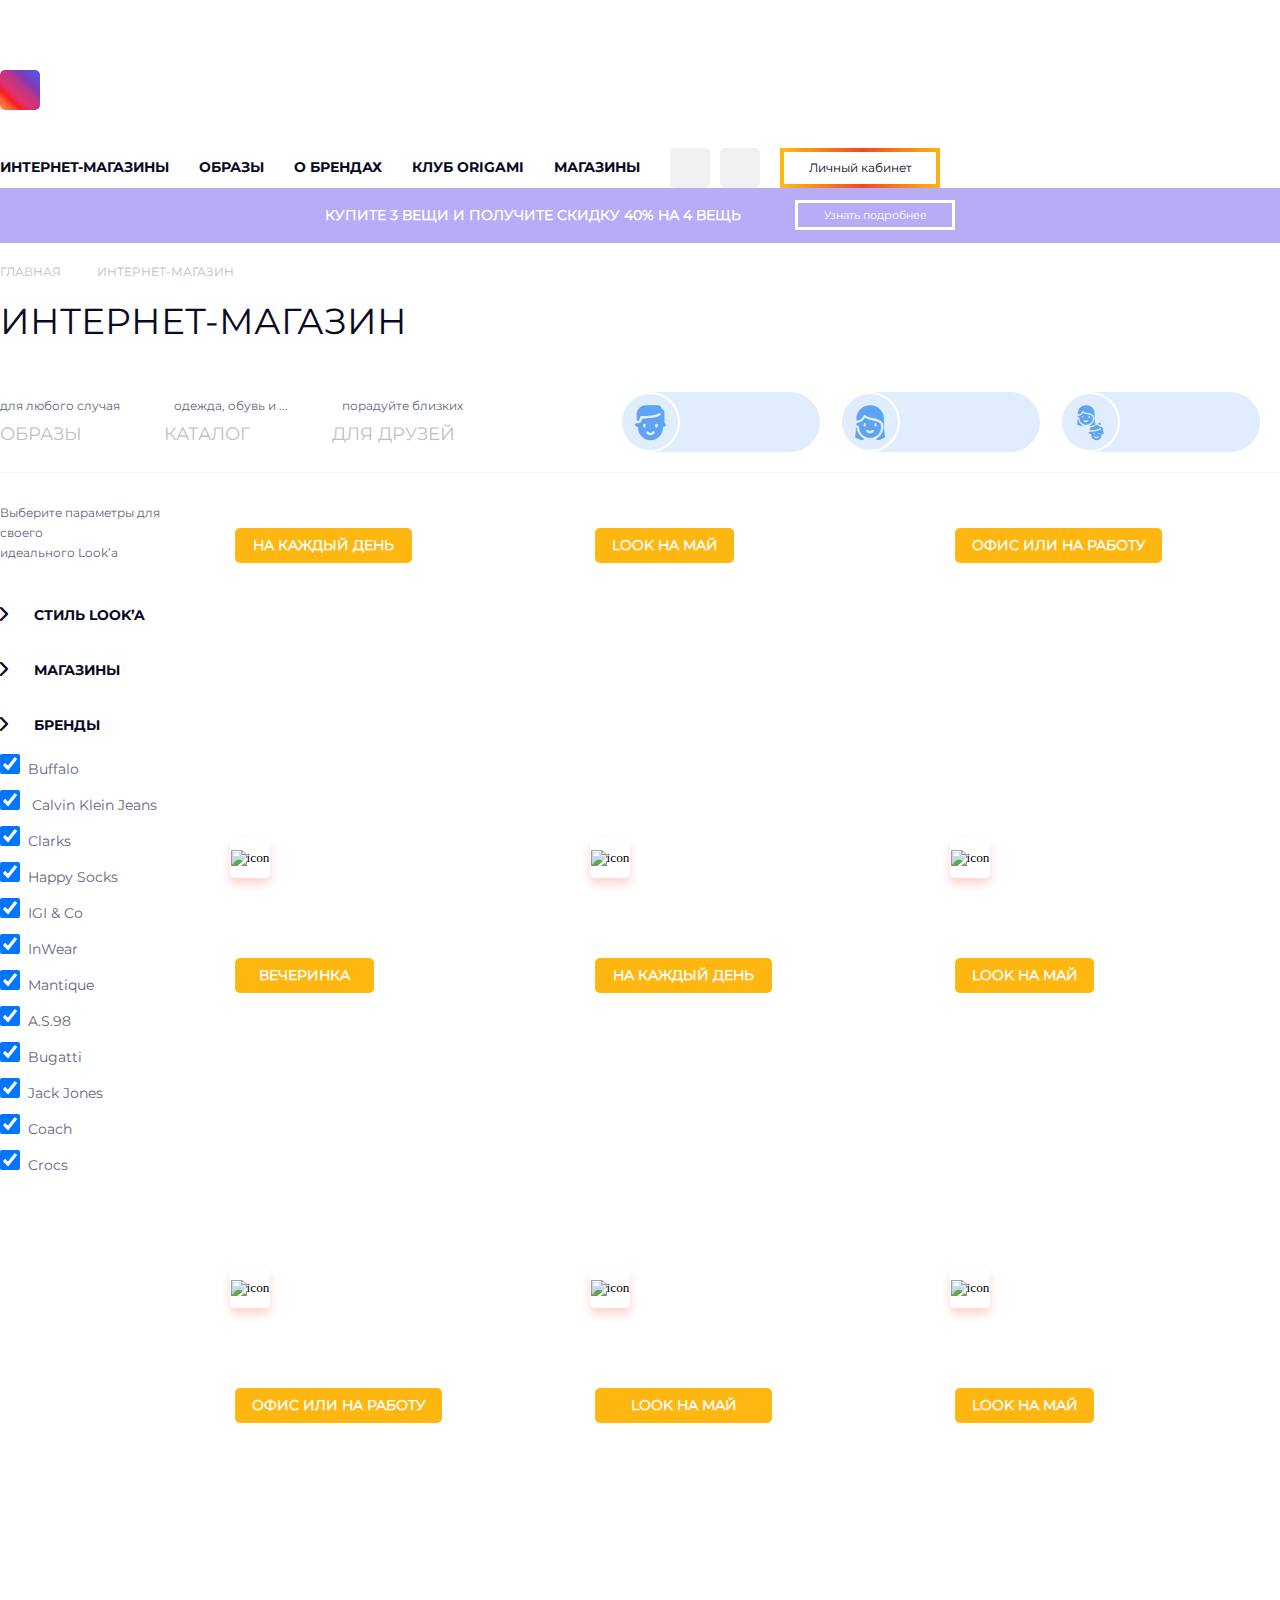
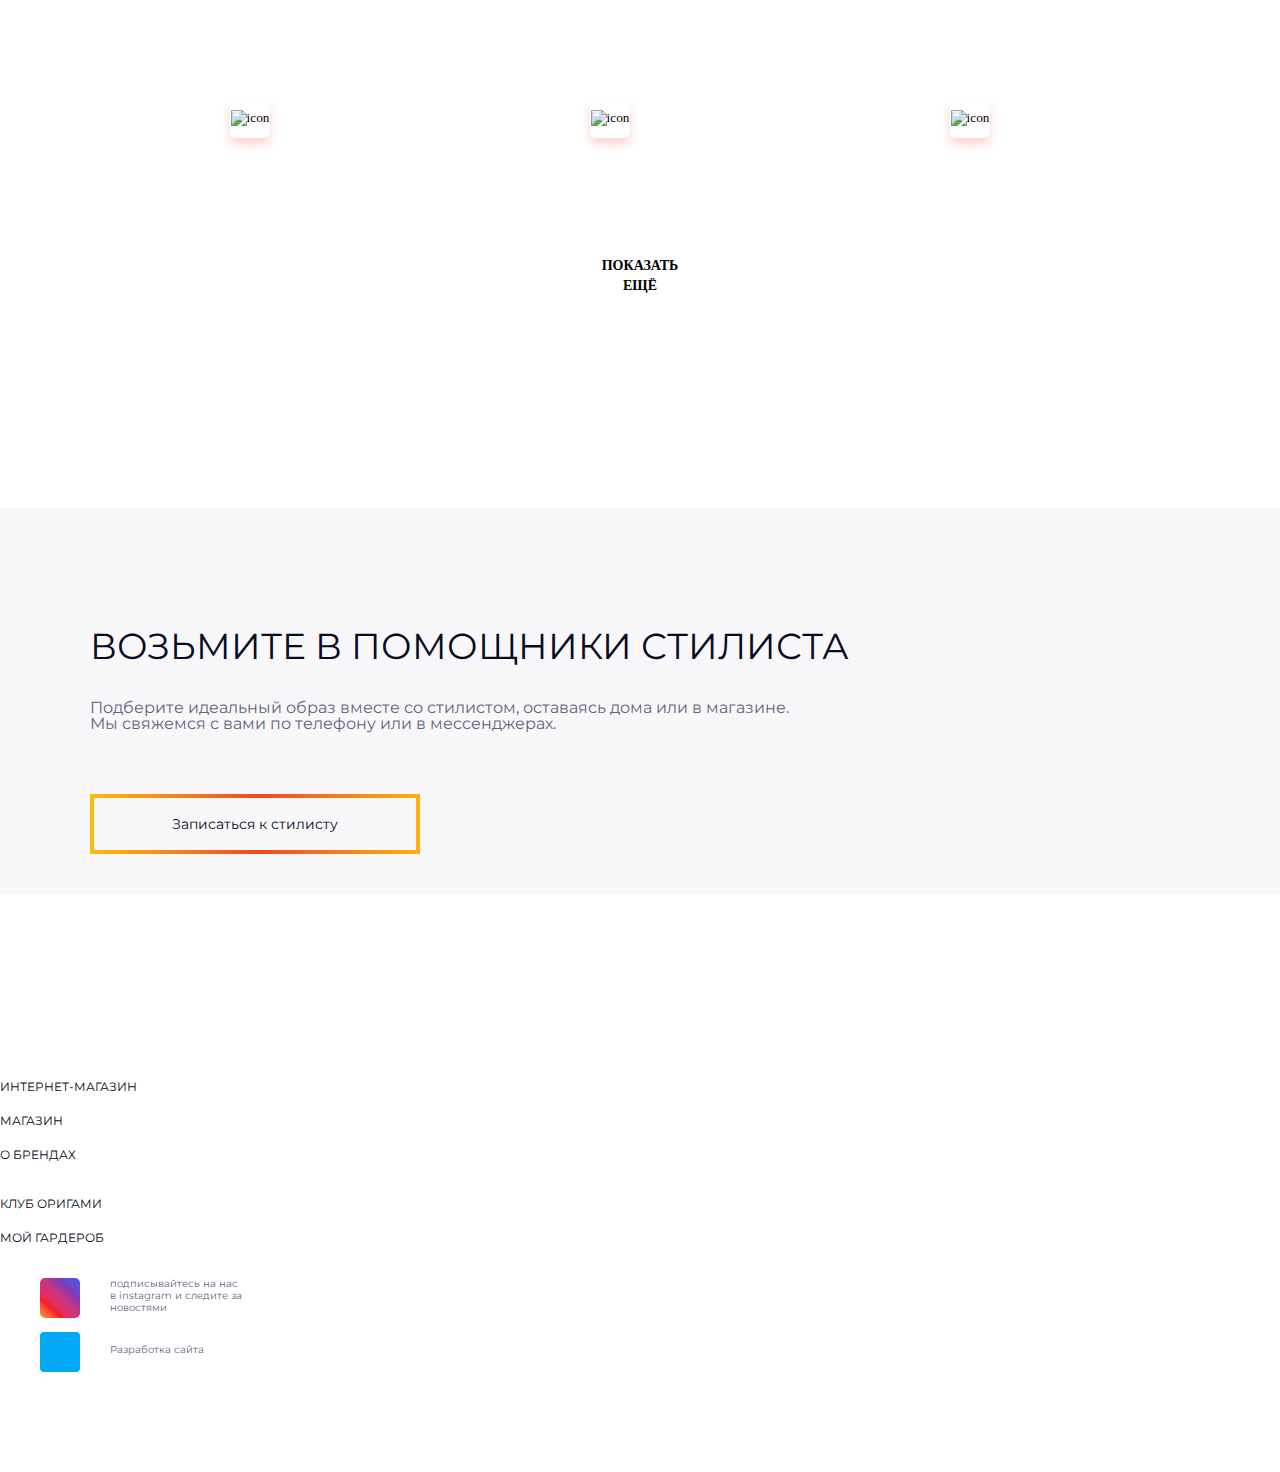
==== index.html @ 90fc4802 "Add files via upload" ====
<!DOCTYPE html>
<html lang="en">
<head>
    <meta charset="UTF-8">
    <meta name="viewport" content="width=device-width, initial-scale=1.0">
    <link rel="stylesheet" href="https://stackpath.bootstrapcdn.com/bootstrap/4.5.0/css/bootstrap.min.css" integrity="sha384-9aIt2nRpC12Uk9gS9baDl411NQApFmC26EwAOH8WgZl5MYYxFfc+NcPb1dKGj7Sk" crossorigin="anonymous">
    <link rel="stylesheet" href="../css/font.css">
    <link rel="stylesheet" href="../css/null.css">
    <link rel="stylesheet" href="../css/style.css">
    <title>Origami</title>
</head>
<body>
    <div class="wrapper">
       
        <header>
            <div class="container">
                
                <div class="header__big">
                    <div class="row">
                        <div class="col-md-2">
                            <a href="../index.html" class="header__logo">
                                <img src="../img/logo/logo.png" alt="">
                            </a>
                        </div>
                           <div class="col-md-1">
                            <a href="#" class="header__icon">
                               
                                <img class="header__icon-link" src="/img/logo/instagram.svg" alt="">
                                </a>
                           </div>
                           
                <div class="header__items">
                         <div class="col-md-9">
                            <ul class="header__menu">
                                <li class="header__item"><a href="#" class="header__item-link">интернет-Магазины</a></li>
                                <li class="header__item"><a href="#" class="header__item-link">Образы</a></li>
                                <li class="header__item"><a href="#" class="header__item-link">О брендах</a></li>
                                <li class="header__item"><a href="#" class="header__item-link">Клуб ORIGAMI</a></li>
                                <li class="header__item"><a href="#" class="header__item-link">Магазины</a></li>
                             </ul>
                            </div>
                              
                                <div class="header__buttons">
                                    <a href="../basket.html" class="header__button-basket">
                                        <img src="../img/icons/basket.svg" alt="" />
                                    </a>
                                    <a href="#" class="header__button-search">
                                        <img src="../img/icons/search.svg" alt="" />
                                    </a>
                                    <a  href="/feedback.html" class="header__button">
                                      
                                        Личный кабинет
                                       
                                    </a>
                                </div>
                            </div>
                            
                           
                           
                        </div>
                    </div>
                </div>
    
           
               
    
    
    
    
    
    
    
    
    
    
    
    
    
    
    
    
    
    
    
    
    
    
    
    
         
    
    
          </header>
       
      <div class="buy">
          <div class="buy__link">
            <div class="buy__text">
                Купите 3 вещи и получите скидку 40% на 4 вещь
            </div>
            <a class="buy__link-details" href="#">
                Узнать подробнее
            </a>
          </div>
      </div>
    
    
    <div class="links">
        <div class="container">
            <div class="links__items">
                <a class="links__item" href="#">Главная</a>
        <a  class="links__item" href="#">Интернет-магазин</a>
            </div>

            <div class="links__internet-store">
                ИНТЕРНЕТ-МАГАЗИН
            </div>











        </div>


        
    </div>
    
    
    <div class="catalog">
        <div class="container">

            <div class="catalog__menu">
                <div class="catalog__items">
                    <a class="catalog__link" href="#">для любого случая</a>
                    <a class="catalog__link" href="#">одежда, обувь и ...</a>
                    <a class="catalog__link" href="#">порадуйте близких</a>
                </div>

                <div class="catalog__choice">
                    <a href="#" class="catalog__choice-link">Образы</a>
                    <a href="#" class="catalog__choice-link">КАТАЛОГ</a>
                    <a href="#" class="catalog__choice-link">для друзей</a>
                     
                </div>
                <div class="links__choice-element">
                    <div class="links__buttons-choice">
                        <button class="choice__btn"> 
                            <div class="choice__btn-circle">
                                <span class="icon-boy1"></span>
                            </div>
                        </button>
                        <button class="choice__btn">
                            <div class="choice__btn-circle">
                                <span class="icon-girl1"></span>
                            </div>
                        </button>
                        <button class="choice__btn">
                         <div class="choice__btn-circle">
                            <span class="icon-children1"></span>
                         </div>
                        </button>
                    </div> 
                </div>     
                
                 
                     
            </div>

















        </div>
    </div>
    
    
    <div class="line">
        <div class="container">
            <div class="divider">

            </div>
        </div>
    </div>    
    
    
    
    
    
    
    
    
    
    <div class="options">
        <div class="container">
            <div class="options__navigation">
                
                <div class="otpions__menu-items">
                    <div class="options__subtitle">
                        Выберите параметры для своего
        <br>идеального Look’a
                    </div>
                    <div class="option__menu-item">
                        <span class="icon-row"></span>
                        Стиль Look’a
                    </div>
                    <div class="option__menu-item">
                        <span class="icon-row"></span>     Магазины
                    </div>
                    <div class="option__menu-item">
                        <span class="icon-row"></span>
                        Бренды
                        <div class="option__menu-choice">
                            <div class="option__menu-checkbox">
                                <input type="checkbox" name"a" checked>Buffalo
                            </div>
                            <div class="option__menu-checkbox">
                                <input type="checkbox" name"a" checked>
                                Calvin Klein Jeans 
                            </div>
                            <div class="option__menu-checkbox">
                                <input type="checkbox" name"a" checked>Clarks
                            </div>
                            <div class="option__menu-checkbox">
                                <input type="checkbox" name"a" checked>Happy Socks
                            </div>
                            <div class="option__menu-checkbox">
                                <input type="checkbox" name"a" checked>IGI & Co
                            </div>
                            <div class="option__menu-checkbox">
                                <input type="checkbox" name"a" checked>InWear
                            </div>
                            <div class="option__menu-checkbox">
                                <input type="checkbox" name"a" checked>Mantique
                            </div>
                            <div class="option__menu-checkbox">
                                <input type="checkbox" name"a" checked>A.S.98
                            </div>
                            <div class="option__menu-checkbox">
                                <input type="checkbox" name"a" checked>Bugatti
                            </div>
                            <div class="option__menu-checkbox">
                                <input type="checkbox" name"a" checked>Jack Jones
                            </div>
                            <div class="option__menu-checkbox">
                                <input type="checkbox" name"a" checked>Coach
                            </div> <div class="option__menu-checkbox">
                                <input type="checkbox" name"a" checked>Crocs
                            </div>
                            

                        </div>
                    </div>
                    
                </div>
                <div class="option__catalog">
                    <div class="option__catalog-item-1 " class="option__catalog-items">
                        <div class="option__catalog-title-medium">
                            На каждый день
                        </div>
                        <button class="option__catalog-like">
                            <img src="../img/catalog/heart.png" alt="icon" />
                        </button>
                        
                        
                    </div>
                    <div class="option__catalog-item-4 " class="option__catalog-items">
                        <div  class="option__catalog-title-party">
                            Вечеринка
                        </div>
                        <button class="option__catalog-like">
                            <img src="../img/catalog/heart.png" alt="icon" />
                        </button>
                        
                        
                    </div>
                    <div class="option__catalog-item-7 " class="option__catalog-items">
                        <div  class="option__title-big" >
                            Офис или на работу
                        </div>
                        <button class="option__catalog-like">
                            <img src="../img/catalog/heart.png" alt="icon" />
                        </button>
                        
                        
                    </div>
                </div>
               
                <div class="option__catalog">
                    <div class="option__catalog-item-2 " class="option__catalog-items">
                        <div  class="option__catalog-title-small">
                            Look на май
                        </div>
                        <button class="option__catalog-like">
                            <img src="../img/catalog/heart.png" alt="icon" />
                        </button>
                        
                        
                    </div>
                    <div class="option__catalog-item-5 " class="option__catalog-items">
                        <div class="option__catalog-title-medium">
                            На каждый день
                        </div>
                        <button class="option__catalog-like">
                            <img src="../img/catalog/heart.png" alt="icon" />
                        </button>
                        
                        
                    </div>
                    <div class="option__catalog-item-8 " class="option__catalog-items">
                        <div  class="option__catalog-title-medium">
                            Look на май
                        </div>
                        <button class="option__catalog-like">
                            <img src="../img/catalog/heart.png" alt="icon" />
                        </button>
                        
                        
                    </div>
                </div>

                <div class="option__catalog">
                    <div class="option__catalog-item-3 " class="option__catalog-items">
                        <div  class="option__title-big">
                            Офис или на работу
                        </div>
                        <button class="option__catalog-like">
                            <img src="../img/catalog/heart.png" alt="icon" />
                        </button>
                        
                        
                    </div>
                    <div class="option__catalog-item-6 " class="option__catalog-items">
                        <div  class="option__catalog-title-small">
                            Look на май
                        </div>
                        <button class="option__catalog-like">
                            <img src="../img/catalog/heart.png" alt="icon" />
                        </button>
                        
                        
                    </div>
                    <div class="option__catalog-item-9 " class="option__catalog-items">
                        <div class="option__catalog-title-small">
                            Look на май
                        </div>
                        <button class="option__catalog-like">
                            <img src="../img/catalog/heart.png" alt="icon" />
                        </button>
                        
                        
                    </div>
                </div>
                   </div>
                        
                </div>
                   <span class="load">
                       показать<br> ещё
                   </span>
           
          

    <div class="help">
        <div class="container">
            <div class="help__items">
             
                <div class="help__title">
                    ВОЗЬМИТЕ В ПОМОЩНИКИ СТИЛИСТА
                </div>
                <div class="help__subtitle">
                    Подберите идеальный образ вместе со стилистом, оставаясь дома или в магазине.<br>
                    Мы свяжемся с вами по телефону или в мессенджерах.
                </div>
                <a href="#" class="help__btn">Записаться к стилисту</a>
            </div>
            <div class="help__img">
               
            </div>
        </div>
        
    </div>

    <footer>
        <div class="container">
         
           <div class="footer__big">
               <div class="row">
               <div class="col-md-2 ">
                <div class="footer__items">
                    <div class="footer__logo">
                        <img src="../img/logo/logo.png" alt="" />
    
                    </div>
               </div>
            </div>
            
                   <div class="col-md-2 offset-1 ">
                    
                        <ul class="footer__menu">
                            <li class="footer__menu-item"><a href="#" class="footer__menu-link">Интернет-магазин</a></li>
                            <li class="footer__menu-item"><a href="#" class="footer__menu-link">Магазин</a></li>
                            <li class="footer__menu-item"><a href="#" class="footer__menu-link">о брендах</a></li>
                          </ul>
                    </div>
                  
                    <div class="col-md-2 ">
                        <div class="footer__items">
                            <ul class="footer__menu"  class="footer__menu-links">
                                <li class="footer__menu-item"><a href="#" class="footer__menu-link">Клуб оригами</a></li>
                                <li class="footer__menu-item"><a href="#" class="footer__menu-link">Мой гардероб</a></li>
                                </ul>
                        </div>
                    </div>
                        
                 <div class="col-md-3 offset-2">
                    <div class="footer-items">
                        <div class="footer__icons">
                                
                            <a href="#" class="footer__insta">
  
                                
                                <img class="footer__insta-img" src="../img/icons/instagram.svg" alt=""/>
                          
                            </a>
                             
                            <a href="#" class="footer__itrak">
                                
                                <img src="../img/catalog/itrak.svg" alt="" />
                           
                            </a>
                           
                        </div>
                        <div class="footer__text">
                            <div class="footer__insta-text">
                                подписывайтесь на нас<br> в instagram и следите за<br>  новостями
                              
  
                            </div>
                          
                            <div class="footer__itrak-text">
                                Разработка сайта
                            </div>
                        </div>
                      </div>
                 </div>
               </div>
           </div>
          
            
        </div>

    </footer>
        
        
        
        
        
        
        
        
        
        
        
        
        
        
        
        
        
        
        
        
        
        
        
        
  
        
        
        
        
        
        
        
     
    
   
    







</div>

<script src="https://code.jquery.com/jquery-3.5.1.slim.min.js" integrity="sha384-DfXdz2htPH0lsSSs5nCTpuj/zy4C+OGpamoFVy38MVBnE+IbbVYUew+OrCXaRkfj" crossorigin="anonymous"></script>
<script src="https://cdn.jsdelivr.net/npm/popper.js@1.16.0/dist/umd/popper.min.js" integrity="sha384-Q6E9RHvbIyZFJoft+2mJbHaEWldlvI9IOYy5n3zV9zzTtmI3UksdQRVvoxMfooAo" crossorigin="anonymous"></script>
<script src="https://stackpath.bootstrapcdn.com/bootstrap/4.5.0/js/bootstrap.min.js" integrity="sha384-OgVRvuATP1z7JjHLkuOU7Xw704+h835Lr+6QL9UvYjZE3Ipu6Tp75j7Bh/kR0JKI" crossorigin="anonymous"></script>
<script src="js/main.js"></script>
</body>
</html>
---- css/font.css ----
/** Generated by FG **/
@font-face {
	font-family: Montserratb;
	src: url('fonts/Montserrat-Bold.eot');
	src: local('☺'), url('/fonts/Montserrat-Bold.woff') format('woff'), url('/fonts/Montserrat-Bold.ttf') format('truetype'), url('/fonts/Montserrat-Bold.svg') format('svg');
	font-weight: normal;
	font-style: normal;
}

/** Generated by FG **/
@font-face {
	font-family: Montserrat;
	src: url('..fonts/Montserrat-Regular.eot');
	src: local('☺'), url('../fonts/Montserrat-Regular.woff') format('woff'), url('../fonts/Montserrat-Regular.ttf') format('truetype'), url('../fonts/Montserrat-Regular.svg') format('svg');
	font-weight: normal;
    font-style: normal;
}



@font-face {
	font-family: 'icomoon';
	src:  url('../fonts/icomoon.eot?lptqrt');
	src:  url('../fonts/icomoon.eot?lptqrt#iefix') format('embedded-opentype'),
	  url('../fonts/icomoon.ttf?lptqrt') format('truetype'),
	  url('../fonts/icomoon.woff?lptqrt') format('woff'),
	  url('../fonts/icomoon.svg?lptqrt#icomoon') format('svg');
	font-weight: normal;
	font-style: normal;
	font-display: block;
  }
  
  [class^="icon-"], [class*=" icon-"] {
	/* use !important to prevent issues with browser extensions that change fonts */
	font-family: 'icomoon' !important;
	speak: never;
	font-style: normal;
	font-weight: normal;
	font-variant: normal;
	text-transform: none;
	line-height: 1;
  
	/* Better Font Rendering =========== */
	-webkit-font-smoothing: antialiased;
	-moz-osx-font-smoothing: grayscale;
  }
  
  .icon-row:before {
	content: "\e904";
	margin: 0px 22px 0px 0px;
	cursor: pointer;
	transform: rotate(90deg);
	

  }
  .icon-1:before {
	content: "\e905";
  }
  .icon-itrak:before {
	content: "\e900";
	color: #fff;
  }
  .icon-boy1:before {
	content: "\e901";
	color: #5ea4f2;
	font-size: 35px;
  }

  
  .icon-children1:before {
	content: "\e902";
	font-size: 35px;
	color: #5ea4f2;

  }
  .icon-girl1:before {
	font-size: 35px;

	content: "\e903";
	color: #5ea4f2;
  }
---- css/null.css ----
* {
	padding: 0px;
	margin: 0px;
	border: 0px;
}

*,
*:before,
*:after {
	-webkit-box-sizing: border-box;
	box-sizing: border-box;
}

:focus,
:active {
	outline: none;
}

a:focus,
a:active {
	outline: none;
}

aside,
nav,
footer,
header,
section {
	display: block;
}

html,
body {
	height: 100%;
	min-width: 320px;
}

body {
	line-height: 1;
	font-family: "";
	-ms-text-size-adjust: 100%;
	-moz-text-size-adjust: 100%;
	-webkit-text-size-adjust: 100%;
}

input,
button,
textarea {
	font-family: "";
}

input::-ms-clear {
	display: none;
}

button {
	cursor: pointer;
}

button::-moz-focus-inner {
	padding: 0;
	border: 0;
}

a,
a:visited {
	text-decoration: none;
}

a:hover {
	text-decoration: none;
}

ul li {
	list-style: none;
}

img {
	vertical-align: top;
}

h1,
h2,
h3,
h4,
h5,
h6 {
    
}
---- css/style.css ----
.container {
    max-width: 1410px;
	margin: 0 auto;
	width: 100%;
}

header {
	padding: 29px 0px 0px 0px;
	}
	.header__news {
		padding: 0px 0px 0px 0px;
	}
.header__big {

}
	
	.header__logo {
		
		
	
	}
	.header__icon {
		margin: 25px 0px 0px 0px;
		display: inline-block;
		border-radius: 5px;
		width: 40px;
		height: 40px;
		background: linear-gradient(223.03deg, #405DE6 -11.29%, #5851DB 11.96%, #833AB4 29.54%, #C13584 43.71%, #E1306C 63.56%, #FD1D1D 74.34%, #F56040 84.54%, #F77737 91.92%, #FCAF45 97.59%);
	}
	
	.header__icon-link {
		display: flex;
		margin: 10px 10px 10px 10px;
}

	.header__items {
		margin: 35px 0px 0px 0px;
		display: flex;
		
	}
	.header__menu {
		display: flex;
		align-items: center;
		justify-content: flex-start;	
	}
	.header__item {
		margin: 10px 30px 0px 0px;
	}
	.header__item-link {
		color: #090a22;
		font-family: Montserratb;
		font-size: 14px;
		font-weight: 700;
		line-height: 18px;
		text-transform: uppercase;
	}



	.header__buttons {
		display: flex;
		margin: 0px 0px 0px 0px;
		
	}
	.header__button-basket {
		display: flex;
		justify-content: center;
		width: 40px;
		height: 40px;
		border-radius: 5px;
		background-color: #f0f0f0;
		margin: 0px 10px 0px 0px;
		
	}

	.header__button-basket:hover {
		box-shadow: 0 14px 28px rgba(0,0,0,0.25), 0 10px 10px rgba(0,0,0,0.22);
	}
	.header__button-search {
		display: flex;
		justify-content: center;
		width: 40px;
		height: 40px;
		border-radius: 5px;
		background-color: #f0f0f0;
		margin: 0px 20px 0px 0px;
	}

	.header__button-search:hover {
		box-shadow: 0 14px 28px rgba(0,0,0,0.25), 0 10px 10px rgba(0,0,0,0.22);
	}
	.header__button {
		display: flex;
		justify-content: center;
		align-items: center;
		color: #090a22;
		font-family: Montserrat;
		font-size: 12px;
		font-weight: 400;
		line-height: 16px;		
		
		border: 4px solid ;
		border-image: linear-gradient(90deg, #FFB911 0%, #F14922 51.64%, #FFB911 104.36%);
		border-image-slice: 1;
		width: 160px;
		height: 40px;
		
	}
	.header__button:hover {
		box-shadow: 0px 6px 29px 0px rgba(255, 42, 0, .41);
		background-color: #feb412;
		transition: all 0.2s linear;
		border: none;
		color: #ffff;
	}

	

	/* Buy */

	.buy {
		padding: 12px 0px 13px 0px;
		background-color: #b6acf7;
	}
	.buy__link {
		display: flex;
		justify-content: center;
		align-items: center;
		
	}
	.buy__text {
		margin: 0px 54px 0px 0px;
		color: #ffffff;
		font-family: Montserrat;
		font-size: 14px;
		font-weight: 700;
		line-height: 25px;
		text-transform: uppercase;

	}
	
	.buy__link-details {
		display: flex;
		justify-content: center;
		align-items: center;
		width: 160px;
		height: 30px;
		border: 3px solid #ffffff;
		color: #ffffff;
		font-family: Montserrat;
		font-size: 11px;
		font-weight: 400;
		line-height: 16px;
	}
	
		/*links  */

	.links {
		padding: 20px 0px 60px 0px;

	}
	
	.links__items {
		
		margin: 0px 0px 26px 0px;
	}
.links__item {
	margin: 0px 32px 0px 0px;
		color: #bdbed0;
		font-family: Montserrat;
		font-size: 12px;
		font-weight: 400;
		line-height: 16px;
		text-transform: uppercase;
}
	.links__internet-store {
		color: #090a22;
		font-family: Montserrat;
		font-size: 36px;
		font-weight: 400;
		line-height: 30px;
		text-transform: uppercase;
	}

	/* catalog */

	.catalog__menu {
	}
		
	.catalog__items {
		display: inline-block;
		margin: 0px 0px 10px 0px;
		

	}
	.catalog__link {
		margin: 0px 50px 0px 0px;
		color: #636480;
		font-family: Montserrat;
		font-size: 12px;
		font-weight: 400;
		line-height: 20px;
		
	}
	.catalog__choice {
		display: flex;
		
		
		
	}
	.catalog__choice-link {
		
		margin: 0px 82px 0px 0px;
		font-family: Montserrat;
		color: #bdbed0;
		font-size: 18px;
		font-weight: 400;
		line-height: 16px;
		text-transform: uppercase;
	
	


	}

	
	.catalog__choice-link:focus {
		color: #0b0823;
		font-family: Montserratb;
		font-size: 18px;
		font-weight: 700;
		
		text-transform: uppercase;
		border-bottom: 4px solid;
		border-image: linear-gradient(90deg, #FFB911 0%, #F14922 51.64%, #FFB911 104.36%); 
		border-image-slice: 1;
	}

	.links__choice-element {
		display: flex;
		justify-content: flex-end;
		margin: -50px 0px 20px 0px;
		
		
	}
	
	.links__buttons-choice {
		display: flex;
		
		
		
	
		
	}
	.choice__btn  {
		margin: 0px 20px 0px 0px;
		display: flex;
		justify-content: flex-start;
		width: 200px;
		height: 60px;
		border-radius: 30px;
		background-color: #dfedfc;
		transform: translatez(-10deg);
	}

	.choice__btn:focus {
		background-color: #f3f3f3;
		color: #f3f3f3;
		display: flex;
		justify-content: flex-end;
		transform: translateZ(20px);
		
		
	}
	.choice__btn-img :focus {
		background-color: #f3f3f3;

		
		
	}
	
	.choice__btn-circle	{
		display: flex;
		justify-content: center;
		align-items: center;
		width: 60px;
		height: 60px;
		border-radius: 30px;
		border: 2px solid #ffffff;
		background-color: #dfedfc;
	}
	
	.choice__btn-circle:active {
		background-color: #f3f3f3;
	}

	.divider {
		width: 1410px;
		height: 1px;
		background-color: #f3f3f3;
	}


	/* options */

	.options {
		position: relative;
		padding: 30px 0px 100px 0px;

	}
	
	.options__navigation {
		display: flex;
		justify-content: space-between;
		
		
		
	}
	.options__subtitle {
		color: #636480;
		font-family: Montserrat;
		font-size: 12px;
		font-weight: 400;
		line-height: 20px;
		margin: 0px 0px 40px 0px;
		
	}
	.otpions__menu-items {

	
	
	}
	.option__menu-item {
		margin: 0px 0px 30px 0px;
		color: #090a22;
		font-family: Montserratb;
		font-size: 14px;
		font-weight: 700;
		line-height: 25px;
		text-transform: uppercase
	}


	input {
		width: 20px;
		height: 20px;
		border: 2px solid #b7b7b7;
		margin: 0px 8px 0px 0px;
		
	}
	.option__catalog {
		display: flex;
		flex-direction: column;
		justify-content: center;
	}

	.option__menu-choice {
		margin: 13px 0px 0px 0px;
		color: #636480;
		font-family: Montserrat;
		font-size: 14px;
		font-weight: 400;
		line-height: 36px;
		text-transform: none;


		
	}

	.option__catalog-item-1 {

		
		margin: 0px 30px 30px 0px;
		background-image: url('/img/catalog/catalog_1.png');
		width: 330px;
		height: 400px;
	}
	

 	.option__title-big {
		 margin: 25px 0px 275px 35px;
		display: flex;
		 justify-content: center;
		 align-items: center;
		width: 207px;
		height: 35px;
		border-radius: 5px;
		background-color: #feb611;
		color: #ffffff;
		font-family: Montserrat;
		font-size: 14px;
		font-weight: 700;
		line-height: 25px;
		text-transform: uppercase;

	}


	  .option__catalog-title-medium {
		margin: 25px 0px 275px 35px;
		display: flex;
		justify-content: center;
		align-items: center;
	   width: 177px;
	   height: 35px;
	   border-radius: 5px;
	   background-color: #feb611;
	   color: #ffffff;
	   font-family: Montserrat;
	   font-size: 14px;
	   font-weight: 700;
	   line-height: 25px;
	   text-transform: uppercase;

	 }


	   .option__catalog-title-small {
		margin: 25px 0px 275px 35px;
		display: flex;
		justify-content: center;
		align-items: center;
		width: 139px;
		height: 35px;
		border-radius: 5px;
		background-color: #feb611;
		color: #ffffff;
		font-family: Montserrat;
		font-size: 14px;
		font-weight: 700;
		line-height: 25px;
		text-transform: uppercase;
	 }

	.option__catalog-title-party {
		margin: 25px 0px 275px 35px;
		display: flex;
		justify-content: center;
		align-items: center;
		width: 139px;
		height: 35px;
		border-radius: 5px;
		background-color: #feb611;
		color: #ffffff;
		font-family: Montserrat;
		font-size: 14px;
		font-weight: 700;
		line-height: 25px;
		text-transform: uppercase;


	 }
	.option__catalog-like {
		 margin: 0px 0px 0px 30px;
		width: 40px;
		height: 40px;
		box-shadow: 0 6px 10px rgba(255, 42, 0, 0.2);
		border-radius: 5px;
		background-color: #ffffff;
	}
	.option__catalog-item-2 {
		margin: 0px 30px 30px 0px;
		background-image: url('/img/catalog/catalog_2.png');
		width: 330px;
		height: 400px;
	}
	
	.option__catalog-item-3 {
		margin: 0px 30px 30px 0px;
		background-image: url('/img/catalog/catalog_3.png');
		width: 330px;
		height: 400px;
	}
	
	
	.option__catalog-item-4 {
		margin: 0px 30px 30px 0px;
		background-image: url('/img/catalog/catalog_4.png');
		width: 330px;
		height: 400px;
	}


	.option__catalog-item-5 {
		margin: 0px 30px 30px 0px;
		background-image: url('/img/catalog/catalog_5.png');
		width: 330px;
		height: 400px;
	}

	.option__catalog-item-6 {
		margin: 0px 30px 30px 0px;
		background-image: url('/img/catalog/catalog_6.png');
		width: 330px;
		height: 400px;
	}

	.option__catalog-item-7 {
		margin: 0px 30px 30px 0px;
		background-image: url('/img/catalog/catalog_7.png');
		width: 330px;
		height: 400px;
	}

	.option__catalog-item-8 {
		margin: 0px 30px 30px 0px;
		background-image: url('/img/catalog/catalog_8.png');
		width: 330px;
		height: 400px;
	}

	.option__catalog-item-9 {
		margin: 0px 30px 30px 0px;
		background-image: url('/img/catalog/catalog_9.png');
		width: 330px;
		height: 400px;
	}

	.load {
		align-items: center;
		cursor: pointer;
		display: flex;
		flex-direction: row;
		font-size: 14px;
		font-weight: bold;
		height: 165px;
		justify-content: center;
		line-height: 20px;
		margin: 0 auto 150px;
		position: relative;
		text-align: center;
		text-transform: uppercase;
		width: 165px;
	}
	
	.load:before {
		background: url(/img/catalog/rows.png) no-repeat;
		content: "";
		height: 100%;
		left: 0;
		position: absolute;
		top: 0;
		width: 100%;
		z-index: -1;
	}
	
	.load:hover:before {
		animation: rotation 2s infinite linear;
	}
	
	@keyframes rotation {
		from {
			transform: rotate(0deg);
		}
		to {
			transform: rotate(359deg);
		}
	}


/* help */

.help {
	position: relative;
}

.help__items {
	display: flex;
	flex-direction: column;
	
	
	padding: 60px 0px 40px 0px;

	background-color: #f8f8fa;
	
	
}

.help__img  {
	display: inline-block;
	width: 100%;
	
	
	
}
.help__img {
	width: 150px;
	height: 150px;
}
.help__title {
	margin: 60px 0px 36px 90px;
	color: #090a22;
	font-family: Montserrat;
	font-size: 36px;
	font-weight: 400;
	text-transform: uppercase;
}
.help__subtitle {
	
	color: #636480;
	font-family: Montserrat;
	font-size: 16px;
	font-weight: 400;
	margin: 0px 0px 62px 90px;
	
	
}
.help__btn {
	margin: 0px 0px 0px 90px;
	display: flex;
	justify-content: center;
	align-items: center;
	width: 330px;
	height: 60px;
	border: 4px solid;
	border-image: linear-gradient(90deg, #FFB911 0%, #F14922 51.64%, #FFB911 104.36%);
	border-image-slice: 1;
	color: #090a22;
	font-family: Montserrat;
	font-size: 14px;
	font-weight: 400;
	line-height: 16px; 
	
}
	/* footer */

	.footer__logo {
		display: inline-block;
	
	}

	.footer__items {
		display: flex;
		
		
	
	}
	.footer__menu {
		margin: 15px 0px 0px 0px;

		display: flex;
		flex-direction: column;
		justify-content: space-between;
		
		
	}
	
	
	.footer__menu-item {
		margin: 0px 0px 17px 0px;
		
	}

	

	.footer__menu-link {
		color: #090a22;
		font-family: Montserrat;
		font-size: 12px;
		font-weight: 400;
		line-height: 16px;
		text-transform: uppercase;
	}
	.footer__icons {
		margin: 15px 0px 0px 40px;
	
		
	}
	.footer__insta {
		margin: 0px 30px 14px 0px;
		display: flex;
		justify-content: center;
		align-items: center;
		border-radius: 5px;
		width: 40px;
		height: 40px;
		background: linear-gradient(223.03deg, #405DE6 -11.29%, #5851DB 11.96%, #833AB4 29.54%, #C13584 43.71%, #E1306C 63.56%, #FD1D1D 74.34%, #F56040 84.54%, #F77737 91.92%, #FCAF45 97.59%);
	}

	.footer__insta-img {
	
		display: flex;
		justify-content: center;
		align-items: center;
	}
	.footer__itrak {
		display: flex;
		justify-content: center;
		width: 40px;
		height: 40px;
		background-color: #03a9f4;
		border-radius: 4px;
	}

	.footer__text {
		margin: 15px 0px 0px 0px;
		
		color: #636480;
		font-family: Montserrat;
		font-size: 10px;
		font-weight: 400;
		line-height: 12px;
	}
	.footer__insta-text {
		margin: 0px 0px 30px 0px;
	
		
	}
	.footer__itrak-text {
		
	}

	.footer__big {
		display: flex;
		justify-content: flex-start;
		flex-direction: column;
		
		
	}

	.footer-items {
		display: flex;
	}
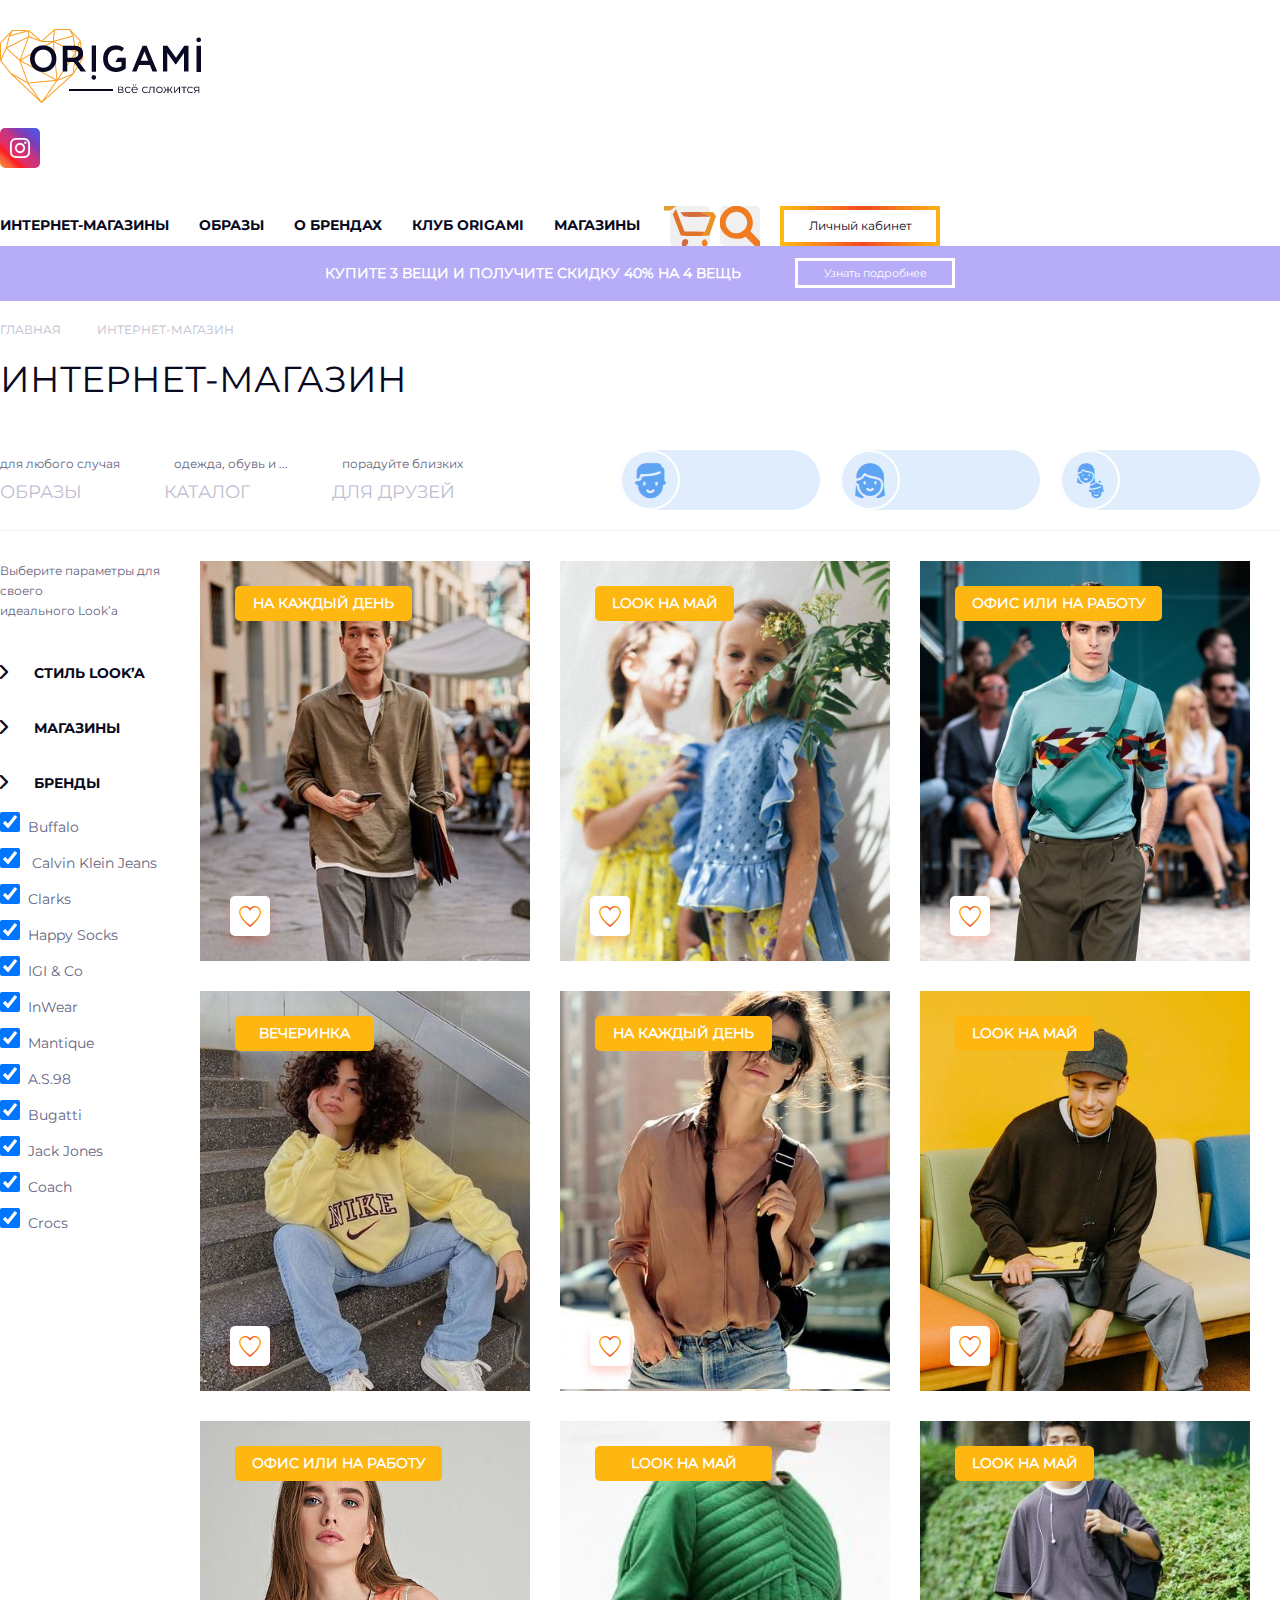
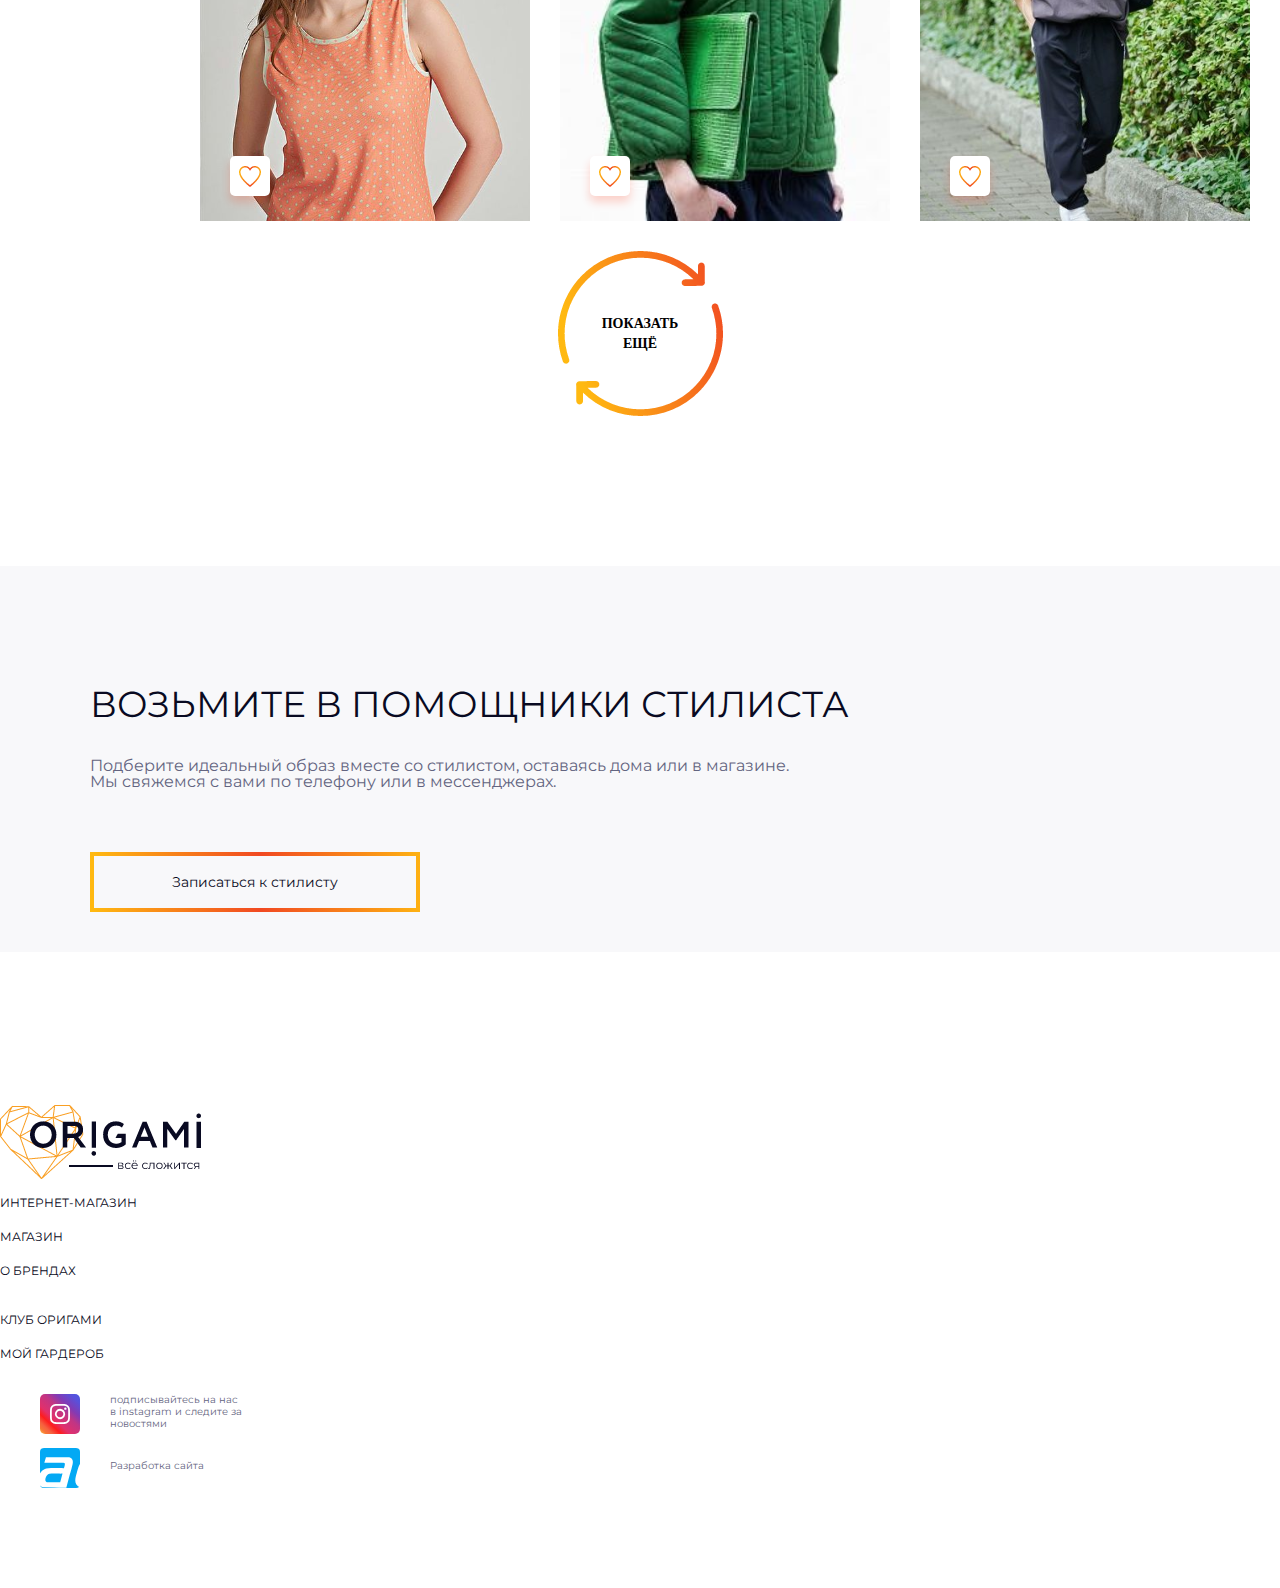
==== commit d8ce55bf: "Update index.html" ====
--- a/index.html
+++ b/index.html
@@ -47,7 +47,7 @@
                                     <a href="#" class="header__button-search">
                                         <img src="../img/icons/search.svg" alt="" />
                                     </a>
-                                    <a  href="/feedback.html" class="header__button">
+                                    <a  href="./feedback.html" class="header__button">
                                       
                                         Личный кабинет
                                        
@@ -517,4 +517,4 @@
 <script src="https://stackpath.bootstrapcdn.com/bootstrap/4.5.0/js/bootstrap.min.js" integrity="sha384-OgVRvuATP1z7JjHLkuOU7Xw704+h835Lr+6QL9UvYjZE3Ipu6Tp75j7Bh/kR0JKI" crossorigin="anonymous"></script>
 <script src="js/main.js"></script>
 </body>
-</html>+</html>
--- a/css/font.css
+++ b/css/font.css
@@ -2,7 +2,7 @@
 @font-face {
 	font-family: Montserratb;
 	src: url('fonts/Montserrat-Bold.eot');
-	src: local('☺'), url('/fonts/Montserrat-Bold.woff') format('woff'), url('/fonts/Montserrat-Bold.ttf') format('truetype'), url('/fonts/Montserrat-Bold.svg') format('svg');
+	src: local('☺'), url('../fonts/Montserrat-Bold.woff') format('woff'), url('../fonts/Montserrat-Bold.ttf') format('truetype'), url('../fonts/Montserrat-Bold.svg') format('svg');
 	font-weight: normal;
 	font-style: normal;
 }
@@ -10,7 +10,7 @@
 /** Generated by FG **/
 @font-face {
 	font-family: Montserrat;
-	src: url('..fonts/Montserrat-Regular.eot');
+	src: url('fonts/Montserrat-Regular.eot');
 	src: local('☺'), url('../fonts/Montserrat-Regular.woff') format('woff'), url('../fonts/Montserrat-Regular.ttf') format('truetype'), url('../fonts/Montserrat-Regular.svg') format('svg');
 	font-weight: normal;
     font-style: normal;
@@ -79,4 +79,4 @@
 	content: "\e903";
 	color: #5ea4f2;
   }
-  +  
